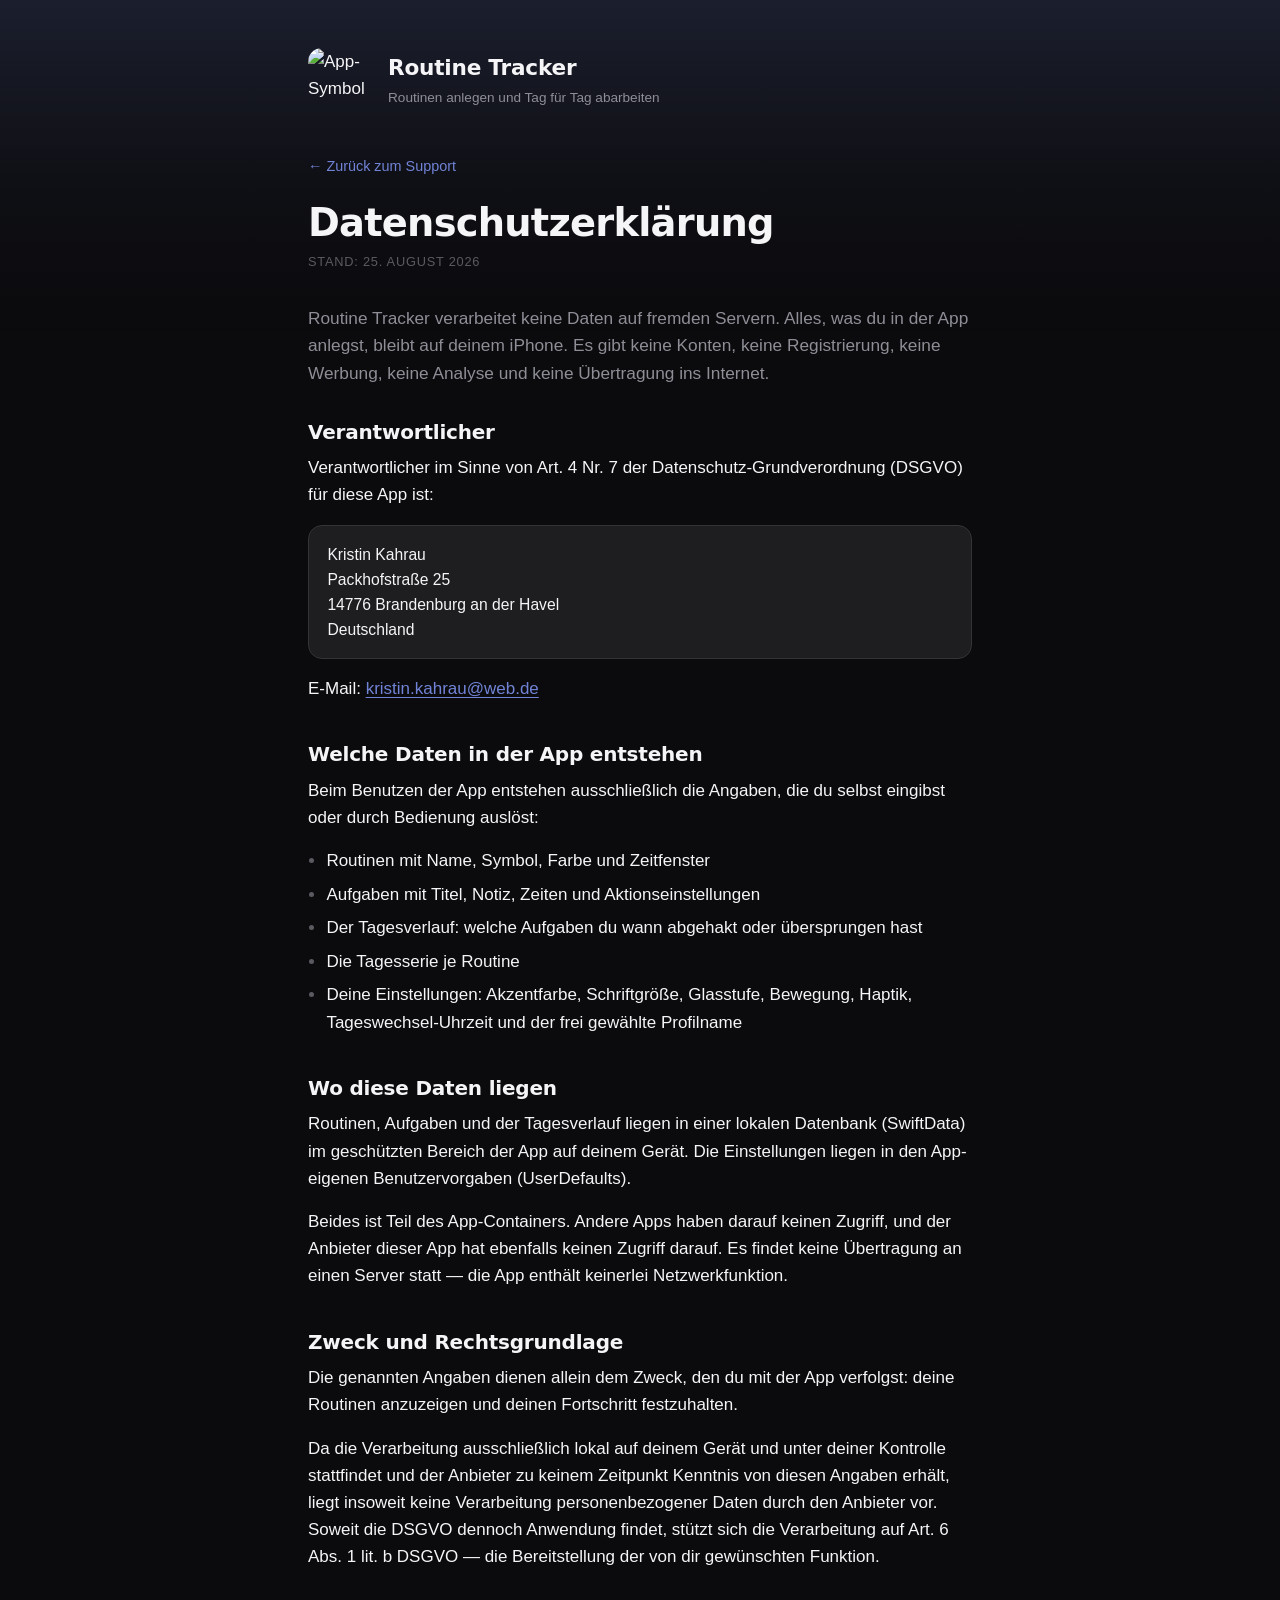
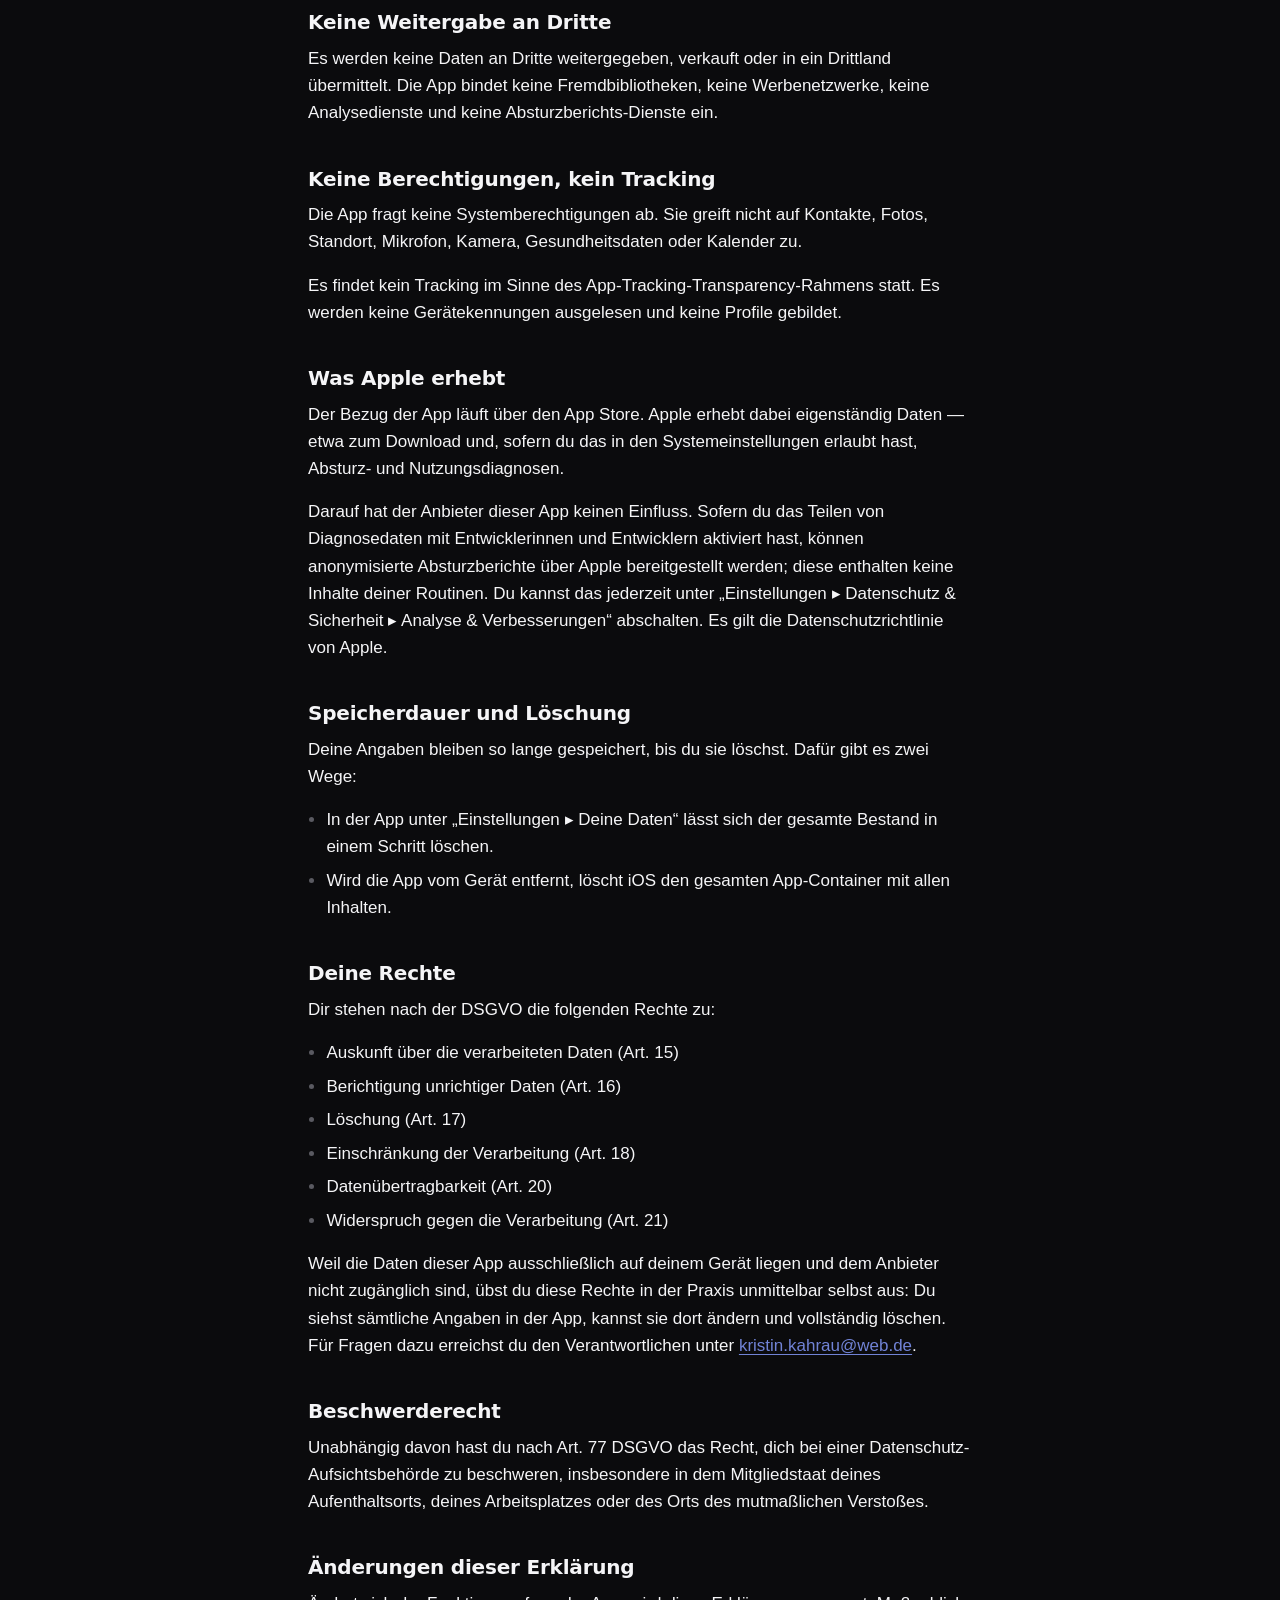
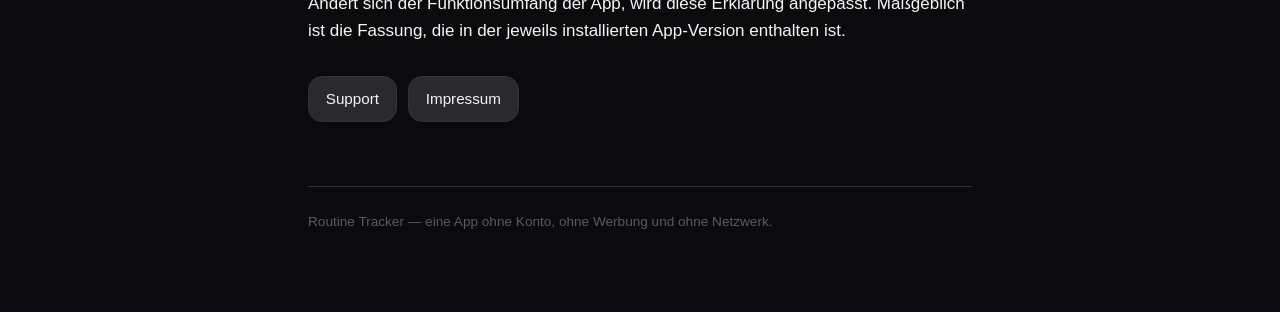
==== datenschutz.html @ d8365af2 "Add files via upload" ====
<!DOCTYPE html>
<html lang="de">
<head>
<meta charset="utf-8">
<meta name="viewport" content="width=device-width, initial-scale=1">
<meta name="color-scheme" content="dark">
<title>Datenschutzerklärung – Routine Tracker</title>
<meta name="description" content="Datenschutzerklärung der iPhone-App Routine Tracker. Es werden keine Daten erhoben, alles bleibt lokal auf dem Gerät.">
<link rel="icon" href="icon.png">
<link rel="apple-touch-icon" href="icon.png">
<link rel="stylesheet" href="style.css">
</head>
<body>
<div class="page">

  <header class="masthead">
    <img src="icon.png" alt="App-Symbol von Routine Tracker">
    <div class="titles">
      <p class="app">Routine Tracker</p>
      <p class="kicker">Routinen anlegen und Tag für Tag abarbeiten</p>
    </div>
  </header>

  <a class="back" href="index.html">← Zurück zum Support</a>

  <h1>Datenschutzerklärung</h1>
  <p class="stand">Stand: 25. August 2026</p>

  <p class="lead">
    Routine Tracker verarbeitet keine Daten auf fremden Servern. Alles, was du
    in der App anlegst, bleibt auf deinem iPhone. Es gibt keine Konten, keine
    Registrierung, keine Werbung, keine Analyse und keine Übertragung ins
    Internet.
  </p>

  <h2>Verantwortlicher</h2>
  <p>
    Verantwortlicher im Sinne von Art. 4 Nr. 7 der Datenschutz-Grundverordnung
    (DSGVO) für diese App ist:
  </p>
  <p class="address">Kristin Kahrau
Packhofstraße 25
14776 Brandenburg an der Havel
Deutschland</p>
  <p>E-Mail: <a href="mailto:kristin.kahrau@web.de">kristin.kahrau@web.de</a></p>

  <h2>Welche Daten in der App entstehen</h2>
  <p>
    Beim Benutzen der App entstehen ausschließlich die Angaben, die du selbst
    eingibst oder durch Bedienung auslöst:
  </p>
  <ul>
    <li>Routinen mit Name, Symbol, Farbe und Zeitfenster</li>
    <li>Aufgaben mit Titel, Notiz, Zeiten und Aktionseinstellungen</li>
    <li>Der Tagesverlauf: welche Aufgaben du wann abgehakt oder übersprungen hast</li>
    <li>Die Tagesserie je Routine</li>
    <li>
      Deine Einstellungen: Akzentfarbe, Schriftgröße, Glasstufe, Bewegung,
      Haptik, Tageswechsel-Uhrzeit und der frei gewählte Profilname
    </li>
  </ul>

  <h2>Wo diese Daten liegen</h2>
  <p>
    Routinen, Aufgaben und der Tagesverlauf liegen in einer lokalen Datenbank
    (SwiftData) im geschützten Bereich der App auf deinem Gerät. Die
    Einstellungen liegen in den App-eigenen Benutzervorgaben (UserDefaults).
  </p>
  <p>
    Beides ist Teil des App-Containers. Andere Apps haben darauf keinen
    Zugriff, und der Anbieter dieser App hat ebenfalls keinen Zugriff darauf.
    Es findet keine Übertragung an einen Server statt — die App enthält
    keinerlei Netzwerkfunktion.
  </p>

  <h2>Zweck und Rechtsgrundlage</h2>
  <p>
    Die genannten Angaben dienen allein dem Zweck, den du mit der App
    verfolgst: deine Routinen anzuzeigen und deinen Fortschritt festzuhalten.
  </p>
  <p>
    Da die Verarbeitung ausschließlich lokal auf deinem Gerät und unter deiner
    Kontrolle stattfindet und der Anbieter zu keinem Zeitpunkt Kenntnis von
    diesen Angaben erhält, liegt insoweit keine Verarbeitung personenbezogener
    Daten durch den Anbieter vor. Soweit die DSGVO dennoch Anwendung findet,
    stützt sich die Verarbeitung auf Art. 6 Abs. 1 lit. b DSGVO — die
    Bereitstellung der von dir gewünschten Funktion.
  </p>

  <h2>Keine Weitergabe an Dritte</h2>
  <p>
    Es werden keine Daten an Dritte weitergegeben, verkauft oder in ein
    Drittland übermittelt. Die App bindet keine Fremdbibliotheken, keine
    Werbenetzwerke, keine Analysedienste und keine Absturzberichts-Dienste ein.
  </p>

  <h2>Keine Berechtigungen, kein Tracking</h2>
  <p>
    Die App fragt keine Systemberechtigungen ab. Sie greift nicht auf Kontakte,
    Fotos, Standort, Mikrofon, Kamera, Gesundheitsdaten oder Kalender zu.
  </p>
  <p>
    Es findet kein Tracking im Sinne des App-Tracking-Transparency-Rahmens
    statt. Es werden keine Gerätekennungen ausgelesen und keine Profile
    gebildet.
  </p>

  <h2>Was Apple erhebt</h2>
  <p>
    Der Bezug der App läuft über den App Store. Apple erhebt dabei
    eigenständig Daten — etwa zum Download und, sofern du das in den
    Systemeinstellungen erlaubt hast, Absturz- und Nutzungsdiagnosen.
  </p>
  <p>
    Darauf hat der Anbieter dieser App keinen Einfluss. Sofern du das Teilen
    von Diagnosedaten mit Entwicklerinnen und Entwicklern aktiviert hast,
    können anonymisierte Absturzberichte über Apple bereitgestellt werden;
    diese enthalten keine Inhalte deiner Routinen. Du kannst das jederzeit
    unter „Einstellungen ▸ Datenschutz &amp; Sicherheit ▸ Analyse &amp;
    Verbesserungen“ abschalten. Es gilt die Datenschutzrichtlinie von Apple.
  </p>

  <h2>Speicherdauer und Löschung</h2>
  <p>
    Deine Angaben bleiben so lange gespeichert, bis du sie löschst. Dafür gibt
    es zwei Wege:
  </p>
  <ul>
    <li>
      In der App unter „Einstellungen ▸ Deine Daten“ lässt sich der gesamte
      Bestand in einem Schritt löschen.
    </li>
    <li>
      Wird die App vom Gerät entfernt, löscht iOS den gesamten App-Container
      mit allen Inhalten.
    </li>
  </ul>

  <h2>Deine Rechte</h2>
  <p>Dir stehen nach der DSGVO die folgenden Rechte zu:</p>
  <ul>
    <li>Auskunft über die verarbeiteten Daten (Art. 15)</li>
    <li>Berichtigung unrichtiger Daten (Art. 16)</li>
    <li>Löschung (Art. 17)</li>
    <li>Einschränkung der Verarbeitung (Art. 18)</li>
    <li>Datenübertragbarkeit (Art. 20)</li>
    <li>Widerspruch gegen die Verarbeitung (Art. 21)</li>
  </ul>
  <p>
    Weil die Daten dieser App ausschließlich auf deinem Gerät liegen und dem
    Anbieter nicht zugänglich sind, übst du diese Rechte in der Praxis
    unmittelbar selbst aus: Du siehst sämtliche Angaben in der App, kannst sie
    dort ändern und vollständig löschen. Für Fragen dazu erreichst du den
    Verantwortlichen unter
    <a href="mailto:kristin.kahrau@web.de">kristin.kahrau@web.de</a>.
  </p>

  <h2>Beschwerderecht</h2>
  <p>
    Unabhängig davon hast du nach Art. 77 DSGVO das Recht, dich bei einer
    Datenschutz-Aufsichtsbehörde zu beschweren, insbesondere in dem
    Mitgliedstaat deines Aufenthaltsorts, deines Arbeitsplatzes oder des Orts
    des mutmaßlichen Verstoßes.
  </p>

  <h2>Änderungen dieser Erklärung</h2>
  <p>
    Ändert sich der Funktionsumfang der App, wird diese Erklärung angepasst.
    Maßgeblich ist die Fassung, die in der jeweils installierten App-Version
    enthalten ist.
  </p>

  <nav class="links">
    <a href="index.html">Support</a>
    <a href="impressum.html">Impressum</a>
  </nav>

  <footer>
    Routine Tracker — eine App ohne Konto, ohne Werbung und ohne Netzwerk.
  </footer>

</div>
</body>
</html>
---- style.css ----
/* Routine Tracker — Webseiten zur App.
   Die Farben sind dieselben Tokens wie in DesignSystem/Tokens/AppColor.swift
   und AccentPalette.swift. Die App gibt es nur dunkel, diese Seiten auch:
   deshalb kein heller Modus, aber jede Farbe ausdrücklich gesetzt. */

:root {
  --ground:   #0B0B0D;
  --surface:  #151517;
  --card:     #1E1E21;
  --elevated: #2A2A2E;
  --hairline: #343438;

  --text:     #F5F5F7;
  --muted:    #8E8E97;
  --faint:    #5A5A61;

  --accent:   #7183D6;

  --radius-card: 20px;
  --radius-ctrl: 14px;
}

* { box-sizing: border-box; }

html { -webkit-text-size-adjust: 100%; }

body {
  margin: 0;
  background: var(--ground);
  color: var(--text);
  font-family: -apple-system, BlinkMacSystemFont, "SF Pro Text", "Segoe UI",
               Roboto, Helvetica, Arial, sans-serif;
  font-size: 17px;
  line-height: 1.6;
  -webkit-font-smoothing: antialiased;
}

/* Der Schimmer oben zitiert den Kopfverlauf des Startbildschirms. */
body::before {
  content: "";
  position: fixed;
  inset: 0 0 auto 0;
  height: 340px;
  background: linear-gradient(
    to bottom,
    rgba(113, 131, 214, 0.16),
    rgba(113, 131, 214, 0.04) 55%,
    rgba(11, 11, 13, 0) 100%
  );
  pointer-events: none;
  z-index: 0;
}

.page {
  position: relative;
  z-index: 1;
  max-width: 44rem;
  margin: 0 auto;
  padding: 3rem 1.25rem 5rem;
}

/* ---------- Kopf ---------- */

.masthead {
  display: flex;
  align-items: center;
  gap: 1rem;
  margin-bottom: 2.5rem;
}

.masthead img {
  width: 64px;
  height: 64px;
  border-radius: 14px;
  flex: none;
}

.masthead .titles { min-width: 0; }

.masthead .app {
  font-family: ui-rounded, "SF Pro Rounded", -apple-system, system-ui, sans-serif;
  font-size: 1.35rem;
  font-weight: 600;
  letter-spacing: -0.01em;
  margin: 0;
}

.masthead .kicker {
  margin: 0.1rem 0 0;
  font-size: 0.85rem;
  color: var(--muted);
}

/* ---------- Typografie ---------- */

h1 {
  font-family: ui-rounded, "SF Pro Rounded", -apple-system, system-ui, sans-serif;
  font-size: clamp(1.9rem, 6vw, 2.4rem);
  font-weight: 700;
  letter-spacing: -0.02em;
  line-height: 1.1;
  margin: 0 0 0.5rem;
  text-wrap: balance;
}

h2 {
  font-family: ui-rounded, "SF Pro Rounded", -apple-system, system-ui, sans-serif;
  font-size: 1.25rem;
  font-weight: 600;
  letter-spacing: -0.01em;
  line-height: 1.25;
  margin: 2.5rem 0 0.6rem;
  text-wrap: balance;
}

h2:first-of-type { margin-top: 2rem; }

p { margin: 0 0 1rem; }
p:last-child { margin-bottom: 0; }

.lead {
  font-size: 1.08rem;
  color: var(--muted);
  margin-bottom: 2rem;
}

.stand {
  font-size: 0.8rem;
  letter-spacing: 0.06em;
  text-transform: uppercase;
  color: var(--faint);
  margin: 0 0 2rem;
}

a { color: var(--accent); text-underline-offset: 3px; }
a:hover { color: #8E9CE0; }
a:focus-visible {
  outline: 2px solid var(--accent);
  outline-offset: 3px;
  border-radius: 4px;
}

ul { margin: 0 0 1rem; padding-left: 1.15rem; }
li { margin-bottom: 0.4rem; }
li::marker { color: var(--faint); }

.address {
  white-space: pre-line;
  background: var(--card);
  border: 1px solid var(--hairline);
  border-radius: var(--radius-ctrl);
  padding: 1rem 1.15rem;
  margin: 0 0 1rem;
  font-size: 0.98rem;
}

/* ---------- Kästen ---------- */

.card {
  background: var(--card);
  border: 1px solid var(--hairline);
  border-radius: var(--radius-card);
  padding: 1.35rem 1.4rem;
  margin: 1.5rem 0;
}

.card h3 {
  font-family: ui-rounded, "SF Pro Rounded", -apple-system, system-ui, sans-serif;
  font-size: 1.02rem;
  font-weight: 600;
  margin: 0 0 0.4rem;
}

.card p { color: var(--muted); font-size: 0.97rem; }
.card p strong { color: var(--text); }

.contact-mail {
  display: inline-block;
  margin-top: 0.35rem;
  font-size: 1.08rem;
  font-weight: 600;
}

/* ---------- Fragen ---------- */

.faq { display: grid; gap: 0.75rem; margin: 1.5rem 0; }

.faq details {
  background: var(--card);
  border: 1px solid var(--hairline);
  border-radius: var(--radius-ctrl);
  padding: 0.9rem 1.15rem;
}

.faq summary {
  cursor: pointer;
  font-weight: 600;
  font-size: 1rem;
  list-style: none;
  display: flex;
  align-items: center;
  gap: 0.6rem;
}

.faq summary::-webkit-details-marker { display: none; }

.faq summary::after {
  content: "+";
  margin-left: auto;
  color: var(--accent);
  font-size: 1.3rem;
  line-height: 1;
  font-weight: 400;
}

.faq details[open] summary::after { content: "–"; }

.faq details[open] summary { margin-bottom: 0.6rem; }
.faq p { color: var(--muted); font-size: 0.97rem; }

/* ---------- Navigation zwischen den Seiten ---------- */

.links {
  display: flex;
  flex-wrap: wrap;
  gap: 0.7rem;
  margin: 2rem 0 0;
}

.links a {
  display: inline-block;
  padding: 0.6rem 1.05rem;
  border-radius: var(--radius-ctrl);
  background: var(--elevated);
  border: 1px solid var(--hairline);
  color: var(--text);
  text-decoration: none;
  font-size: 0.95rem;
  font-weight: 500;
}

.links a:hover { border-color: var(--accent); color: var(--accent); }

.back {
  display: inline-block;
  margin-bottom: 1.5rem;
  font-size: 0.9rem;
  text-decoration: none;
}

.back:hover { text-decoration: underline; }

footer {
  margin-top: 4rem;
  padding-top: 1.5rem;
  border-top: 1px solid var(--hairline);
  font-size: 0.85rem;
  color: var(--faint);
}

footer a { color: var(--muted); }

@media (max-width: 30rem) {
  body { font-size: 16px; }
  .page { padding: 2rem 1.1rem 4rem; }
  .masthead img { width: 54px; height: 54px; }
}

@media (prefers-reduced-motion: reduce) {
  * { transition: none !important; animation: none !important; }
}
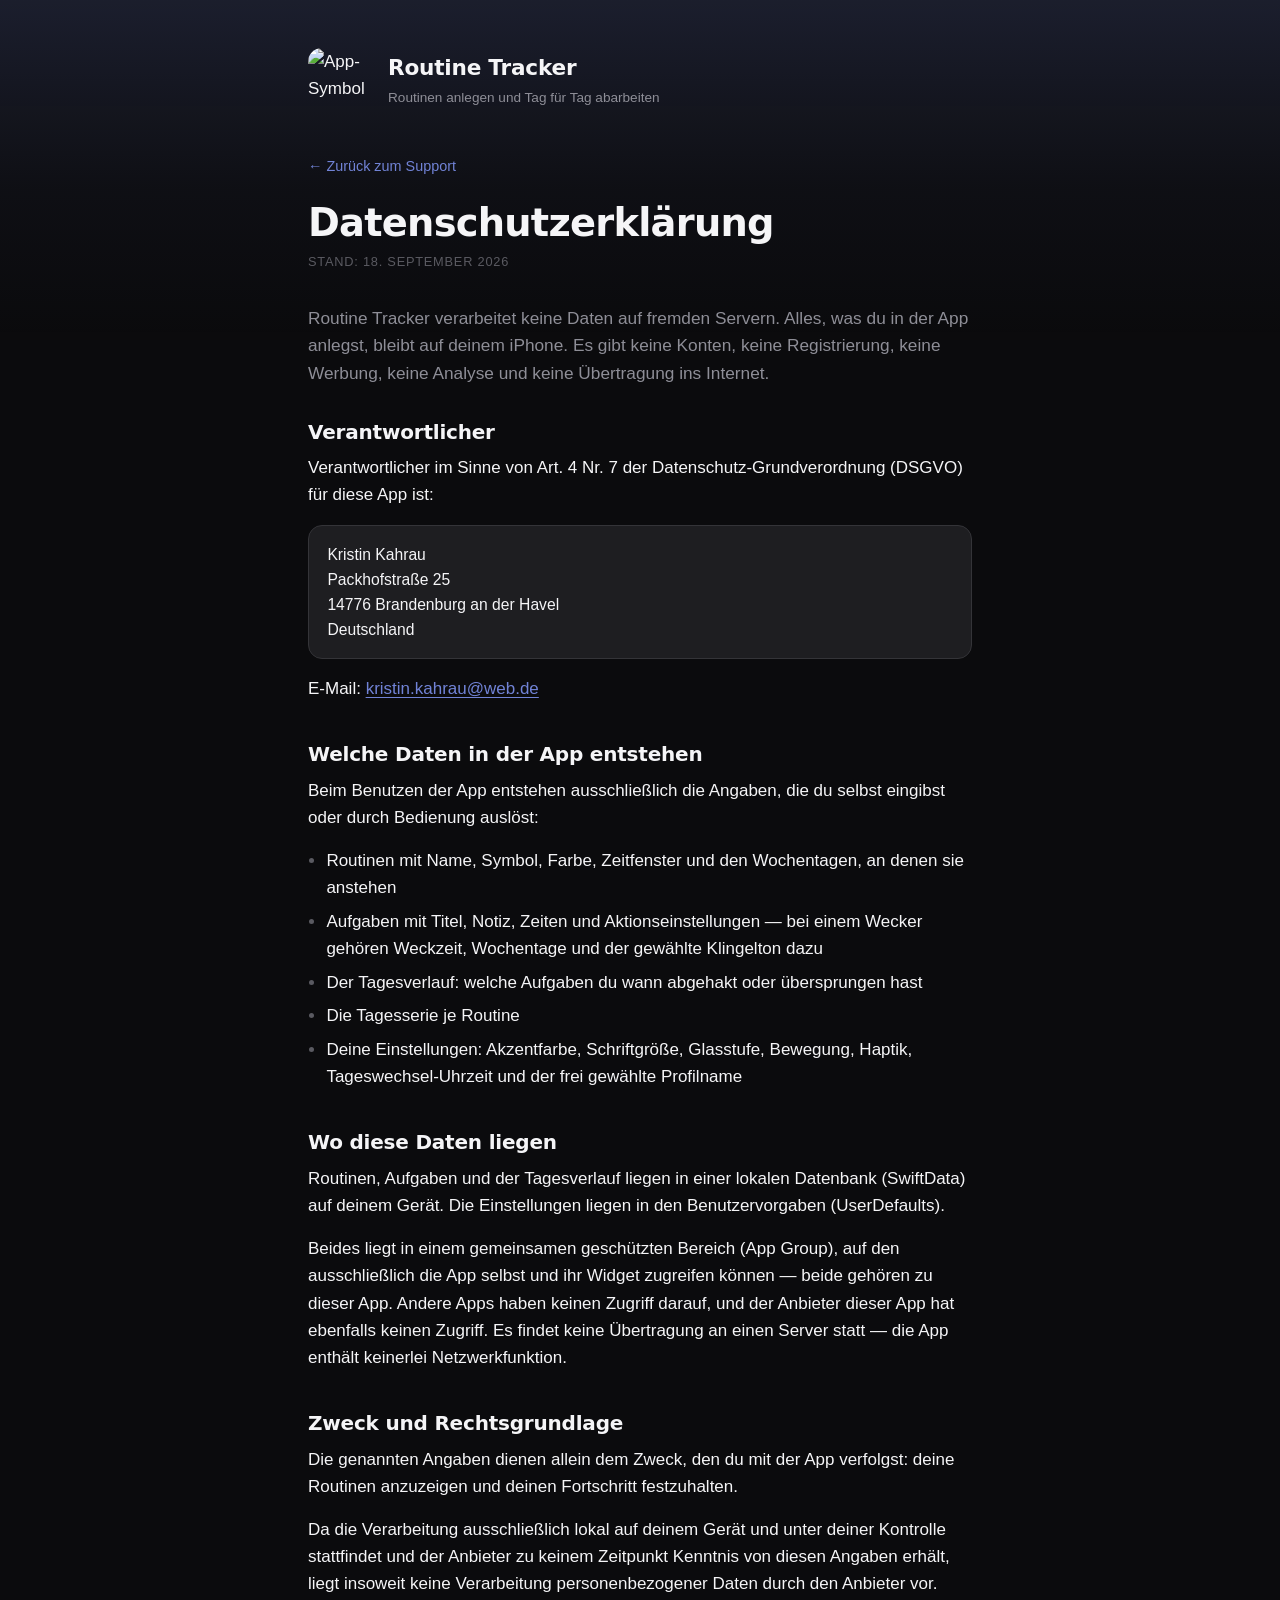
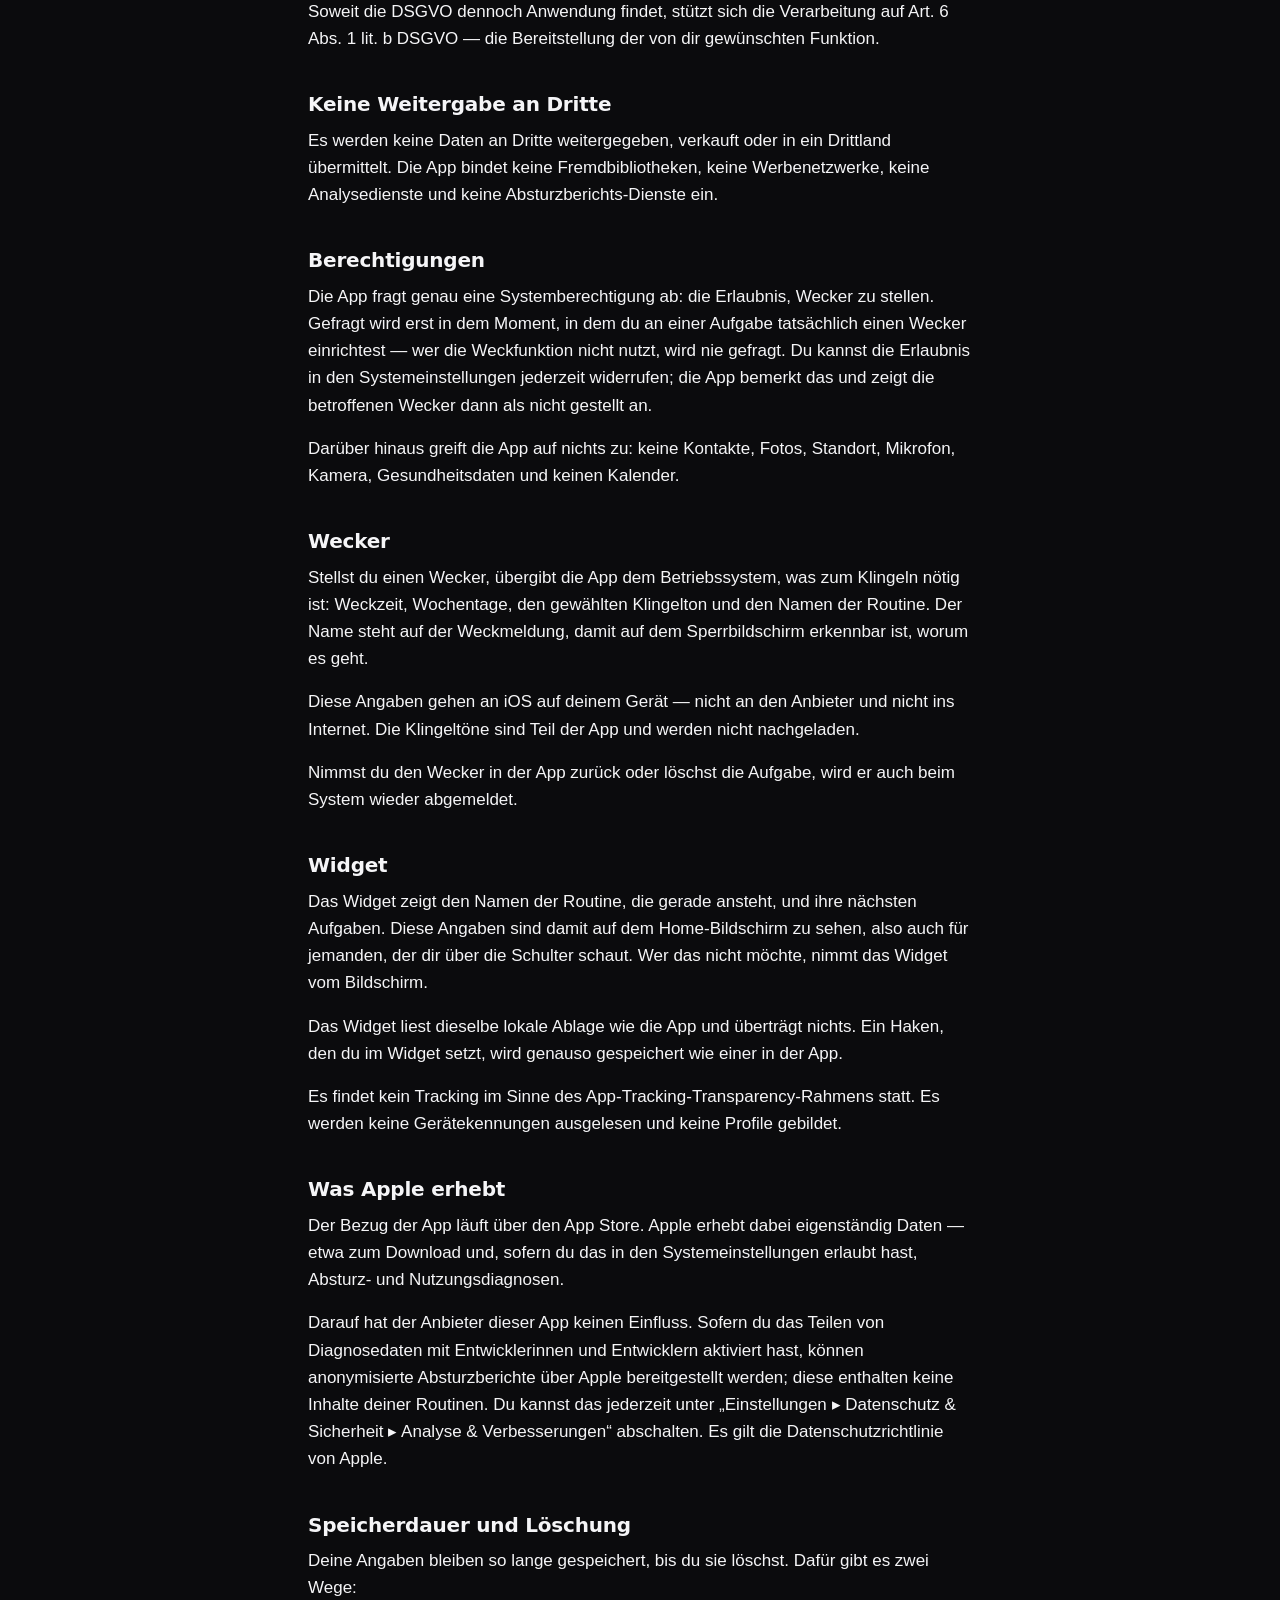
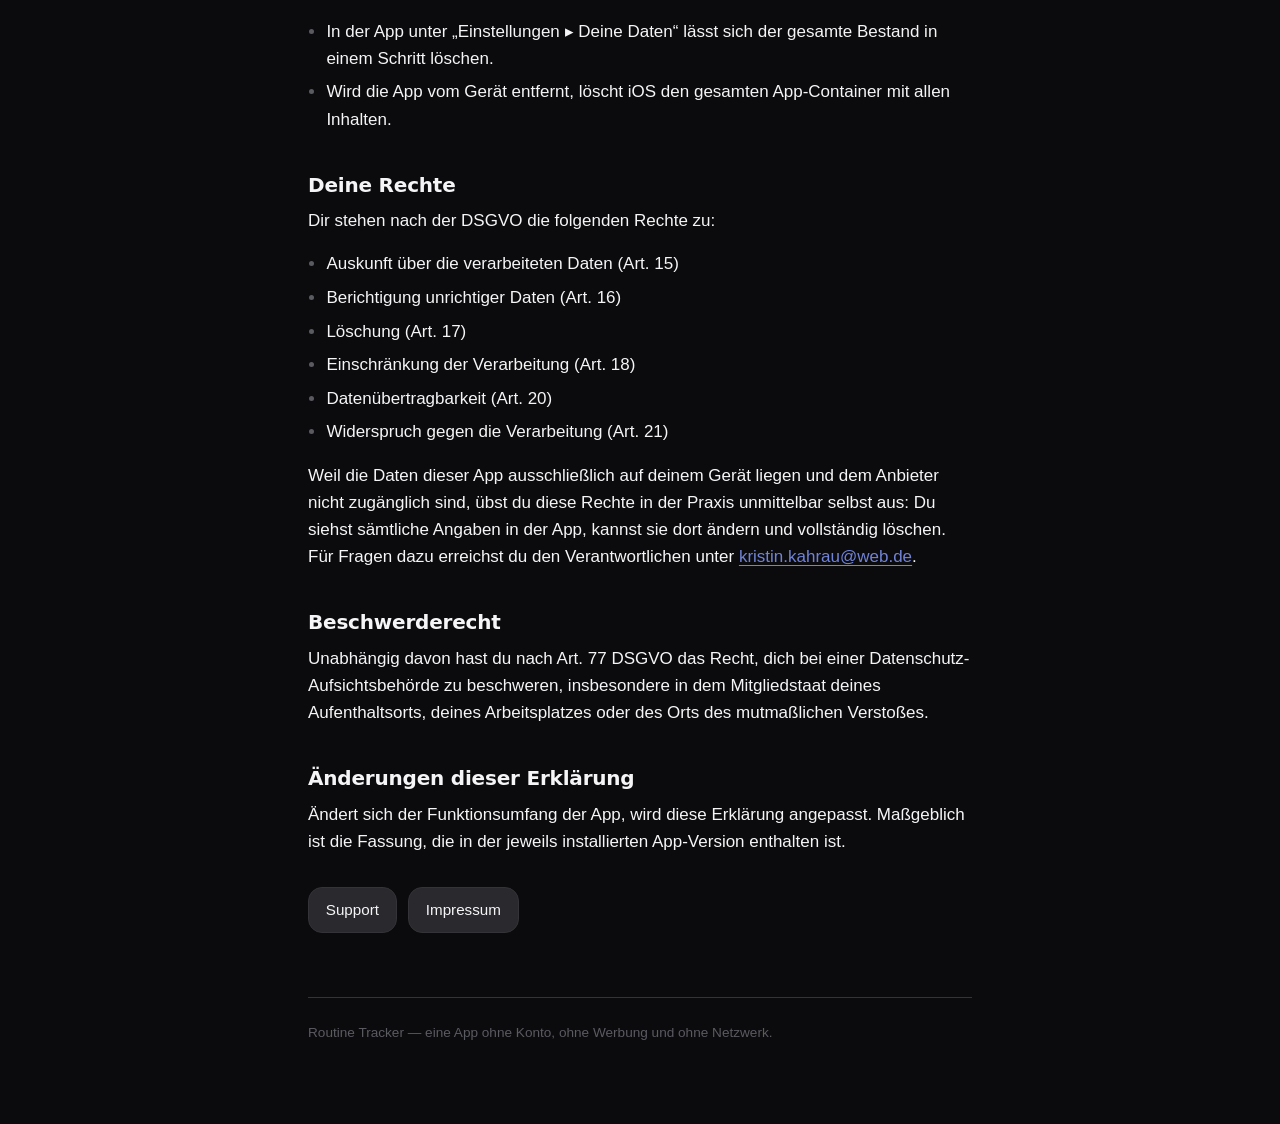
==== commit c1b5cac9: "Add files via upload" ====
--- a/datenschutz.html
+++ b/datenschutz.html
@@ -24,7 +24,7 @@
   <a class="back" href="index.html">← Zurück zum Support</a>
 
   <h1>Datenschutzerklärung</h1>
-  <p class="stand">Stand: 25. August 2026</p>
+  <p class="stand">Stand: 18. September 2026</p>
 
   <p class="lead">
     Routine Tracker verarbeitet keine Daten auf fremden Servern. Alles, was du
@@ -50,8 +50,14 @@
     eingibst oder durch Bedienung auslöst:
   </p>
   <ul>
-    <li>Routinen mit Name, Symbol, Farbe und Zeitfenster</li>
-    <li>Aufgaben mit Titel, Notiz, Zeiten und Aktionseinstellungen</li>
+    <li>
+      Routinen mit Name, Symbol, Farbe, Zeitfenster und den Wochentagen, an
+      denen sie anstehen
+    </li>
+    <li>
+      Aufgaben mit Titel, Notiz, Zeiten und Aktionseinstellungen — bei einem
+      Wecker gehören Weckzeit, Wochentage und der gewählte Klingelton dazu
+    </li>
     <li>Der Tagesverlauf: welche Aufgaben du wann abgehakt oder übersprungen hast</li>
     <li>Die Tagesserie je Routine</li>
     <li>
@@ -63,14 +69,16 @@
   <h2>Wo diese Daten liegen</h2>
   <p>
     Routinen, Aufgaben und der Tagesverlauf liegen in einer lokalen Datenbank
-    (SwiftData) im geschützten Bereich der App auf deinem Gerät. Die
-    Einstellungen liegen in den App-eigenen Benutzervorgaben (UserDefaults).
-  </p>
-  <p>
-    Beides ist Teil des App-Containers. Andere Apps haben darauf keinen
-    Zugriff, und der Anbieter dieser App hat ebenfalls keinen Zugriff darauf.
-    Es findet keine Übertragung an einen Server statt — die App enthält
-    keinerlei Netzwerkfunktion.
+    (SwiftData) auf deinem Gerät. Die Einstellungen liegen in den
+    Benutzervorgaben (UserDefaults).
+  </p>
+  <p>
+    Beides liegt in einem gemeinsamen geschützten Bereich (App Group), auf den
+    ausschließlich die App selbst und ihr Widget zugreifen können — beide
+    gehören zu dieser App. Andere Apps haben keinen Zugriff darauf, und der
+    Anbieter dieser App hat ebenfalls keinen Zugriff. Es findet keine
+    Übertragung an einen Server statt — die App enthält keinerlei
+    Netzwerkfunktion.
   </p>
 
   <h2>Zweck und Rechtsgrundlage</h2>
@@ -94,10 +102,48 @@
     Werbenetzwerke, keine Analysedienste und keine Absturzberichts-Dienste ein.
   </p>
 
-  <h2>Keine Berechtigungen, kein Tracking</h2>
-  <p>
-    Die App fragt keine Systemberechtigungen ab. Sie greift nicht auf Kontakte,
-    Fotos, Standort, Mikrofon, Kamera, Gesundheitsdaten oder Kalender zu.
+  <h2>Berechtigungen</h2>
+  <p>
+    Die App fragt genau eine Systemberechtigung ab: die Erlaubnis, Wecker zu
+    stellen. Gefragt wird erst in dem Moment, in dem du an einer Aufgabe
+    tatsächlich einen Wecker einrichtest — wer die Weckfunktion nicht nutzt,
+    wird nie gefragt. Du kannst die Erlaubnis in den Systemeinstellungen
+    jederzeit widerrufen; die App bemerkt das und zeigt die betroffenen Wecker
+    dann als nicht gestellt an.
+  </p>
+  <p>
+    Darüber hinaus greift die App auf nichts zu: keine Kontakte, Fotos,
+    Standort, Mikrofon, Kamera, Gesundheitsdaten und keinen Kalender.
+  </p>
+
+  <h2>Wecker</h2>
+  <p>
+    Stellst du einen Wecker, übergibt die App dem Betriebssystem, was zum
+    Klingeln nötig ist: Weckzeit, Wochentage, den gewählten Klingelton und den
+    Namen der Routine. Der Name steht auf der Weckmeldung, damit auf dem
+    Sperrbildschirm erkennbar ist, worum es geht.
+  </p>
+  <p>
+    Diese Angaben gehen an iOS auf deinem Gerät — nicht an den Anbieter und
+    nicht ins Internet. Die Klingeltöne sind Teil der App und werden nicht
+    nachgeladen.
+  </p>
+  <p>
+    Nimmst du den Wecker in der App zurück oder löschst die Aufgabe, wird er
+    auch beim System wieder abgemeldet.
+  </p>
+
+  <h2>Widget</h2>
+  <p>
+    Das Widget zeigt den Namen der Routine, die gerade ansteht, und ihre
+    nächsten Aufgaben. Diese Angaben sind damit auf dem Home-Bildschirm zu
+    sehen, also auch für jemanden, der dir über die Schulter schaut. Wer das
+    nicht möchte, nimmt das Widget vom Bildschirm.
+  </p>
+  <p>
+    Das Widget liest dieselbe lokale Ablage wie die App und überträgt nichts.
+    Ein Haken, den du im Widget setzt, wird genauso gespeichert wie einer in
+    der App.
   </p>
   <p>
     Es findet kein Tracking im Sinne des App-Tracking-Transparency-Rahmens
